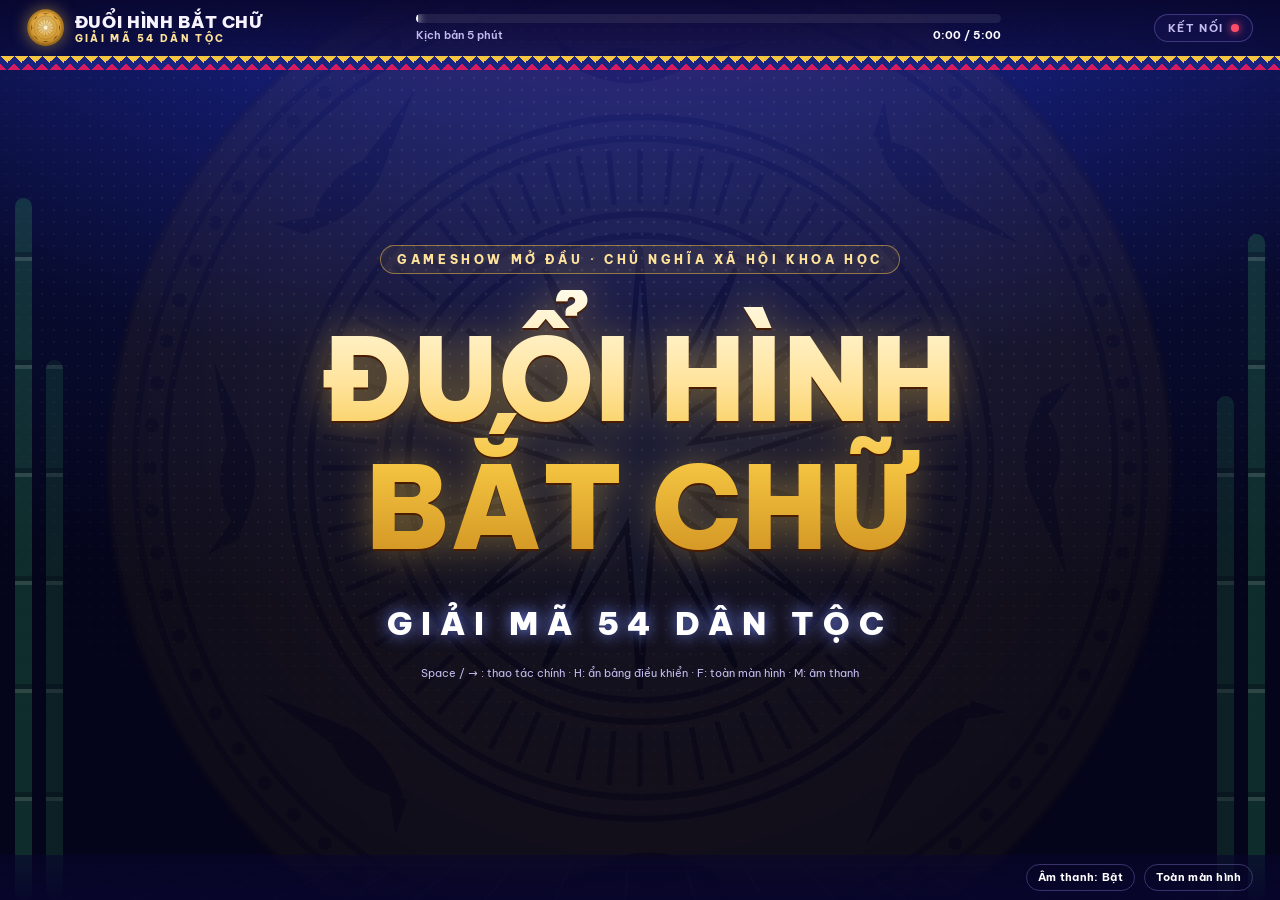
==== host.html @ 99d64452 "test" ====
<!doctype html>
<html lang="vi" class="host">
<head>
<meta charset="utf-8">
<meta name="viewport" content="width=device-width,initial-scale=1">
<title>MC · Đuổi Hình Bắt Chữ – Giải Mã 54 Dân Tộc</title>
<link rel="stylesheet" href="css/style.css">
</head>
<body class="host">
<div class="fx" aria-hidden="true">
  <div class="bg-drum" id="bgDrum"></div>
  <div class="beam b1"></div><div class="beam b2"></div><div class="beam b3"></div>
  <div class="led"></div><div class="floor"></div>
  <div class="bamboo l1"></div><div class="bamboo l2"></div><div class="bamboo r1"></div><div class="bamboo r2"></div>
</div>

<header class="topbar">
  <div class="brand">
    <div class="brand-drum" id="brandDrum"></div>
    <div><div class="brand-t">ĐUỔI HÌNH BẮT CHỮ</div><div class="brand-s">GIẢI MÃ 54 DÂN TỘC</div></div>
  </div>
  <div class="timeline" id="timeline">
    <div class="tl-track" id="tlTrack"><span class="tl-head" id="tlHead"></span></div>
    <div class="tl-meta"><span id="tlSeg">Kịch bản 5 phút</span><b id="showClock">0:00 / 5:00</b></div>
  </div>
  <div class="room-chip">KẾT NỐI<i class="conn" id="conn"></i></div>
</header>
<div class="brocade"></div>

<main class="screens">
  <section class="screen center on" id="scr-welcome" data-screen-label="MC – Bắt đầu">
    <div class="hero">
      <div class="hero-kicker">GAMESHOW MỞ ĐẦU · CHỦ NGHĨA XÃ HỘI KHOA HỌC</div>
      <h1 class="hero-title gold-text">ĐUỔI HÌNH<br>BẮT CHỮ</h1>
      <div class="hero-sub">GIẢI MÃ 54 DÂN TỘC</div>
      <div class="hero-actions" id="pinBox" hidden>
        <input id="pin" class="field" type="password" autocomplete="off" placeholder="Nhập PIN MC">
        <button class="btn primary xl" id="btnCreate">VÀO MÀN MC</button>
      </div>
      <p class="hint">Space / → : thao tác chính · H: ẩn bảng điều khiển · F: toàn màn hình · M: âm thanh</p>
    </div>
  </section>

  <section class="screen" id="scr-lobby" data-screen-label="MC – Phòng chờ">
    <div class="lobby">
      <div class="join-card">
        <div class="jc-label">QUÉT MÃ ĐỂ THAM GIA</div>
        <div class="qr-box"><img id="qr" alt="Mã QR tham gia"><div class="qr-demo" id="qrDemo" hidden>Chế độ demo offline<br>Mã QR xuất hiện khi chạy server</div></div>
        <div class="jc-url" id="joinUrl"></div>
      </div>
      <div class="lobby-right">
        <h2 class="lobby-title gold-text">ĐUỔI HÌNH BẮT CHỮ</h2>
        <div class="lobby-sub">GIẢI MÃ 54 DÂN TỘC</div>
        <div class="lobby-rules">10 câu đố hình · 42 giây mỗi câu · đúng càng nhanh, điểm càng cao · gõ có dấu hoặc không dấu đều được</div>
        <div class="lobby-count"><b id="playerCount">0</b><span>người chơi đã tham gia</span><span class="intro-left" id="introLeft"></span></div>
        <div class="chips" id="chips"></div>
      </div>
    </div>
  </section>

  <section class="screen center" id="scr-countdown" data-screen-label="MC – Đếm ngược">
    <div class="cd-wrap"><div class="cd-label">CHUẨN BỊ</div><div class="cd-num" id="cdNum">3</div></div>
  </section>

  <section class="screen" id="scr-question" data-screen-label="MC – Câu đố">
    <div class="q-grid" id="qScreen">
      <aside class="q-left">
        <div class="ring" id="ringWrap">
          <svg viewBox="0 0 120 120"><circle class="ring-bg" cx="60" cy="60" r="54"></circle><circle class="ring-fg" id="ring" cx="60" cy="60" r="54"></circle></svg>
          <div class="ring-num" id="ringNum">35</div><div class="ring-cap">GIÂY</div>
        </div>
        <div class="stat"><span>Đã trả lời</span><b id="answered">0/0</b></div>
        <div class="stat ok"><span>Đoán đúng</span><b id="correctCount">0</b></div>
        <div class="fastest"><span>NHANH NHẤT</span><b id="fastest">—</b></div>
      </aside>
      <div class="q-center">
        <div class="q-label" id="qLabel">CÂU 1 / 5</div>
        <div class="frame" id="frame"><img id="qImg" alt=""></div>
        <div class="pattern" id="pattern"></div>
        <div class="explain" id="explain"></div>
      </div>
      <aside class="panel">
        <div class="panel-h">BẢNG XẾP HẠNG TRỰC TIẾP</div>
        <div class="board mini" id="liveBoard"></div>
        <div class="empty-board" id="liveEmpty">Chưa có điểm</div>
      </aside>
    </div>
  </section>

  <section class="screen" id="scr-final" data-screen-label="MC – Bảng tổng sắp">
    <div class="final">
      <h2 class="sec-title gold-text">BẢNG XẾP HẠNG CHUNG CUỘC</h2>
      <div class="board-head"><span>#</span><span>Người chơi</span><span>Câu đúng</span><span>Tổng điểm</span><span>Thời gian đúng</span></div>
      <div class="board full" id="finalBoard"></div>
      <div class="more" id="finalMore"></div>
    </div>
  </section>

  <section class="screen" id="scr-top3" data-screen-label="MC – TOP 3">
    <div class="top3">
      <h2 class="sec-title gold-text">TOP 3 NHÀ GIẢI MÃ</h2>
      <div class="podium">
        <div class="pod p2" id="pod2"><div class="pod-medal">2</div><div class="pod-name">—</div><div class="pod-score"></div><div class="pod-col">BẠC</div></div>
        <div class="pod p1" id="pod1"><div class="pod-medal">1</div><div class="pod-name">—</div><div class="pod-score"></div><div class="pod-col">VÀNG</div></div>
        <div class="pod p3" id="pod3"><div class="pod-medal">3</div><div class="pod-name">—</div><div class="pod-score"></div><div class="pod-col">ĐỒNG</div></div>
      </div>
    </div>
  </section>

  <section class="screen finale" id="scr-finale" data-screen-label="MC – Thông điệp cuối">
    <div class="fin-glow"></div>
    <div class="fin-rays"></div>
    <div class="fin-photos" id="finPhotos"><div class="col"></div><div class="col"></div></div>
    <div class="fin-art"><div class="fin-ring" id="finRing"></div><div class="fin-drum" id="finDrum"></div></div>
    <div class="fin-lines"><div class="fin-l1 gold-text" id="finL1"></div><div class="fin-l2" id="finL2"></div></div>
    <div class="fin-count" id="finCount"></div>
    <div class="fin-title">
      <div class="fin-tdrum" id="finTDrum"></div>
      <div class="fin-kicker" id="finKicker"></div>
      <h1 class="gold-text" id="finT"></h1>
      <div class="brocade"></div>
    </div>
    <div class="fin-flash"></div>
  </section>
</main>

<footer class="controls" id="controls">
  <div class="ctl-main" id="ctlMain"></div>
  <div class="ctl-side">
    <span class="ctl-note" id="ctlNote"></span>
    <button class="btn ghost sm" id="btnSound">Âm thanh: Bật</button>
    <button class="btn ghost sm" id="btnFull">Toàn màn hình</button>
  </div>
</footer>
<div class="toast" id="toast"></div>
<div class="demo-badge">DEMO OFFLINE · NGƯỜI CHƠI ẢO</div>
<canvas class="confetti" id="confetti"></canvas>

<script src="js/game-core.js"></script>
<script src="js/sfx.js"></script>
<script src="js/fx.js"></script>
<script src="js/host.js"></script>
</body>
</html>
---- css/style.css ----
/* font tự host – chạy offline không cần Internet */
@font-face{font-family:'Be Vietnam Pro';font-style:normal;font-weight:400;font-display:swap;src:url(../fonts/be-vietnam-pro-vietnamese-400-normal.woff2) format('woff2');unicode-range:U+0102-0103,U+0110-0111,U+0128-0129,U+0168-0169,U+01A0-01A1,U+01AF-01B0,U+0300-0301,U+0303-0304,U+0308-0309,U+0323,U+0329,U+1EA0-1EF9,U+20AB}
@font-face{font-family:'Be Vietnam Pro';font-style:normal;font-weight:600;font-display:swap;src:url(../fonts/be-vietnam-pro-vietnamese-600-normal.woff2) format('woff2');unicode-range:U+0102-0103,U+0110-0111,U+0128-0129,U+0168-0169,U+01A0-01A1,U+01AF-01B0,U+0300-0301,U+0303-0304,U+0308-0309,U+0323,U+0329,U+1EA0-1EF9,U+20AB}
@font-face{font-family:'Be Vietnam Pro';font-style:normal;font-weight:700;font-display:swap;src:url(../fonts/be-vietnam-pro-vietnamese-700-normal.woff2) format('woff2');unicode-range:U+0102-0103,U+0110-0111,U+0128-0129,U+0168-0169,U+01A0-01A1,U+01AF-01B0,U+0300-0301,U+0303-0304,U+0308-0309,U+0323,U+0329,U+1EA0-1EF9,U+20AB}
@font-face{font-family:'Be Vietnam Pro';font-style:normal;font-weight:800;font-display:swap;src:url(../fonts/be-vietnam-pro-vietnamese-800-normal.woff2) format('woff2');unicode-range:U+0102-0103,U+0110-0111,U+0128-0129,U+0168-0169,U+01A0-01A1,U+01AF-01B0,U+0300-0301,U+0303-0304,U+0308-0309,U+0323,U+0329,U+1EA0-1EF9,U+20AB}
@font-face{font-family:'Be Vietnam Pro';font-style:normal;font-weight:900;font-display:swap;src:url(../fonts/be-vietnam-pro-vietnamese-900-normal.woff2) format('woff2');unicode-range:U+0102-0103,U+0110-0111,U+0128-0129,U+0168-0169,U+01A0-01A1,U+01AF-01B0,U+0300-0301,U+0303-0304,U+0308-0309,U+0323,U+0329,U+1EA0-1EF9,U+20AB}
@font-face{font-family:'Be Vietnam Pro';font-style:normal;font-weight:400;font-display:swap;src:url(../fonts/be-vietnam-pro-latin-400-normal.woff2) format('woff2');unicode-range:U+0000-00FF,U+0131,U+0152-0153,U+02BB-02BC,U+02C6,U+02DA,U+02DC,U+0304,U+0308,U+0329,U+2000-206F,U+20AC,U+2122,U+2191,U+2193,U+2212,U+2215,U+FEFF,U+FFFD}
@font-face{font-family:'Be Vietnam Pro';font-style:normal;font-weight:600;font-display:swap;src:url(../fonts/be-vietnam-pro-latin-600-normal.woff2) format('woff2');unicode-range:U+0000-00FF,U+0131,U+0152-0153,U+02BB-02BC,U+02C6,U+02DA,U+02DC,U+0304,U+0308,U+0329,U+2000-206F,U+20AC,U+2122,U+2191,U+2193,U+2212,U+2215,U+FEFF,U+FFFD}
@font-face{font-family:'Be Vietnam Pro';font-style:normal;font-weight:700;font-display:swap;src:url(../fonts/be-vietnam-pro-latin-700-normal.woff2) format('woff2');unicode-range:U+0000-00FF,U+0131,U+0152-0153,U+02BB-02BC,U+02C6,U+02DA,U+02DC,U+0304,U+0308,U+0329,U+2000-206F,U+20AC,U+2122,U+2191,U+2193,U+2212,U+2215,U+FEFF,U+FFFD}
@font-face{font-family:'Be Vietnam Pro';font-style:normal;font-weight:800;font-display:swap;src:url(../fonts/be-vietnam-pro-latin-800-normal.woff2) format('woff2');unicode-range:U+0000-00FF,U+0131,U+0152-0153,U+02BB-02BC,U+02C6,U+02DA,U+02DC,U+0304,U+0308,U+0329,U+2000-206F,U+20AC,U+2122,U+2191,U+2193,U+2212,U+2215,U+FEFF,U+FFFD}
@font-face{font-family:'Be Vietnam Pro';font-style:normal;font-weight:900;font-display:swap;src:url(../fonts/be-vietnam-pro-latin-900-normal.woff2) format('woff2');unicode-range:U+0000-00FF,U+0131,U+0152-0153,U+02BB-02BC,U+02C6,U+02DA,U+02DC,U+0304,U+0308,U+0329,U+2000-206F,U+20AC,U+2122,U+2191,U+2193,U+2212,U+2215,U+FEFF,U+FFFD}
:root{--blue:#2f5bff;--blue2:#6aa2ff;--purple:#7b3ff2;--purple2:#b58cff;--gold:#f5c542;--gold2:#ffe39a;--gold3:#c8871a;--red:#ff4d6a;--green:#2bd884;--ink:#f7f4ff;--muted:#c3bdf0;--glass:rgba(22,18,78,.66);--line:rgba(170,150,255,.3)}
*{box-sizing:border-box}
html,body{margin:0}
html.host{font-size:clamp(10px,min(1.04vw,1.75vh),30px)}
body{font-family:'Be Vietnam Pro',system-ui,-apple-system,'Segoe UI',Roboto,sans-serif;color:var(--ink);background:radial-gradient(120% 90% at 50% -20%,#3b1f9c 0%,#141c70 38%,#080b2e 70%,#04051a 100%) fixed;-webkit-font-smoothing:antialiased;overflow-x:hidden}
a{color:var(--gold2)}a:hover{color:#fff}
button{font:inherit;cursor:pointer}
[hidden]{display:none!important}

/* ===== sân khấu ===== */
.fx{position:fixed;inset:0;pointer-events:none;overflow:hidden;z-index:0}
.beam{position:absolute;top:-8vh;width:70vw;height:150vh;margin-left:-35vw;background:conic-gradient(from 180deg at 50% 0,transparent 0 171deg,var(--c) 180deg,transparent 189deg);transform-origin:50% 0;mix-blend-mode:screen;filter:blur(5px);animation:sweep var(--d) ease-in-out infinite alternate}
.beam.b1{left:14%;--c:rgba(110,140,255,.32);--d:8s}
.beam.b2{left:86%;--c:rgba(190,120,255,.3);--d:10s;animation-direction:alternate-reverse}
.beam.b3{left:50%;--c:rgba(255,214,120,.16);--d:13s}
@keyframes sweep{from{transform:rotate(-26deg)}to{transform:rotate(26deg)}}
.led{position:absolute;inset:0;background-image:radial-gradient(rgba(255,255,255,.09) 1px,transparent 1.7px);background-size:12px 12px;-webkit-mask-image:radial-gradient(80% 70% at 50% 30%,#000,transparent);mask-image:radial-gradient(80% 70% at 50% 30%,#000,transparent)}
.floor{position:absolute;left:-50%;right:-50%;bottom:-6vh;height:46vh;background-image:linear-gradient(rgba(150,115,255,.42) 2px,transparent 2px),linear-gradient(90deg,rgba(150,115,255,.42) 2px,transparent 2px);background-size:90px 90px;transform:perspective(500px) rotateX(64deg);transform-origin:50% 100%;-webkit-mask-image:linear-gradient(to top,#000,transparent 85%);mask-image:linear-gradient(to top,#000,transparent 85%);animation:floor 5s linear infinite}
@keyframes floor{to{background-position:0 90px,0 0}}
.bg-drum{position:absolute;left:50%;top:52%;width:120vmin;height:120vmin;margin:-60vmin 0 0 -60vmin;opacity:.07;animation:spin 140s linear infinite}
.fin-drum img,.fin-tdrum img,.bg-drum svg,.brand-drum svg,.p-drum svg,.fin-drum svg{width:100%;height:100%;display:block}
@keyframes spin{to{transform:rotate(360deg)}}
.bamboo{position:absolute;bottom:0;width:max(12px,1.3vw);border-radius:99px;background:repeating-linear-gradient(to top,#2c8a57 0 11vh,#8fe0a8 11vh 11.4vh,#1c5c39 11.4vh 12vh);opacity:.3}
.bamboo.l1{left:1.2vw;height:78vh}.bamboo.l2{left:3.6vw;height:60vh;opacity:.2}.bamboo.r1{right:1.2vw;height:74vh}.bamboo.r2{right:3.6vw;height:56vh;opacity:.2}
.brocade{position:relative;z-index:3;height:14px;flex:none;background:linear-gradient(135deg,var(--gold) 25%,transparent 25%) -7px 0/14px 14px,linear-gradient(225deg,var(--gold) 25%,transparent 25%) -7px 0/14px 14px,linear-gradient(315deg,#d81b60 25%,transparent 25%) 0 0/14px 14px,linear-gradient(45deg,#d81b60 25%,transparent 25%) 0 0/14px 14px,#1a237e}
/* padding: background-clip:text chỉ tô trong hộp phần tử – chừa chỗ cho dấu chồng (Ấ, Ể, Ủ) và dấu nặng */
.gold-text{padding:.22em .08em .14em;background:linear-gradient(180deg,#fffbe8 0%,#ffe39a 32%,#f5c542 58%,#c8871a 100%);-webkit-background-clip:text;background-clip:text;color:transparent;filter:drop-shadow(0 .22rem 0 #4a1d00) drop-shadow(0 0 1.4rem rgba(245,197,66,.42))}

/* ===== nút / ô nhập ===== */
.btn{border:0;border-radius:999px;padding:.8em 1.6em;font-weight:800;letter-spacing:.03em;color:#fff;background:rgba(255,255,255,.12);border:1px solid var(--line);transition:transform .15s,filter .15s,background .2s}
.btn:hover{filter:brightness(1.15)}.btn:active{transform:scale(.96)}
.btn:disabled{opacity:.45;cursor:not-allowed}
.btn.primary{background:linear-gradient(180deg,#ffe58f,#f5c542 45%,#d4911f);color:#2a1400;border-color:#ffe9a8;box-shadow:0 .3em 0 #8a5300,0 0 1.6em rgba(245,197,66,.45)}
.btn.primary:active{transform:translateY(.2em);box-shadow:0 .1em 0 #8a5300}
.btn.danger{background:rgba(255,77,106,.18);border-color:rgba(255,77,106,.6)}
.btn.ghost{background:transparent}
.btn.sm{padding:.5em 1em;font-size:.8rem;font-weight:700}
.btn.xl{font-size:1.5rem;padding:.8em 2.2em}
.btn.block{width:100%}
.field,.card input{width:100%;font:inherit;font-weight:700;color:#fff;background:rgba(5,6,30,.55);border:2px solid var(--line);border-radius:.8em;padding:.8em 1em;outline:none;transition:border-color .2s,box-shadow .2s}
.field:focus,.card input:focus{border-color:var(--gold);box-shadow:0 0 0 4px rgba(245,197,66,.2)}
.field::placeholder,.card input::placeholder{color:rgba(255,255,255,.4)}

/* ===== MC ===== */
body.host{height:100vh;overflow:hidden;display:flex;flex-direction:column}
.topbar{position:relative;z-index:3;display:grid;grid-template-columns:auto minmax(0,1fr) auto;align-items:center;gap:2rem;padding:.7rem 2rem;background:linear-gradient(180deg,rgba(8,6,44,.9),rgba(8,6,44,.5))}
.brand{display:flex;align-items:center;gap:.8rem}
.brand-drum{width:2.8rem;height:2.8rem;animation:spin 30s linear infinite;filter:drop-shadow(0 0 .6rem rgba(245,197,66,.5))}
.brand-t{font-weight:900;font-size:1.25rem;letter-spacing:.04em}
.brand-s{font-size:.75rem;color:var(--gold2);font-weight:800;letter-spacing:.24em}
.timeline{display:flex;flex-direction:column;gap:.35rem;max-width:44rem;width:100%;justify-self:center}
.tl-track{position:relative;display:flex;height:.7rem;border-radius:99px;overflow:hidden;background:rgba(255,255,255,.08)}
.tl-track i{height:100%;border-right:2px solid rgba(8,6,44,.9)}
.tl-track i:nth-child(1){background:#4b6bff}.tl-track i:nth-child(2){background:#8a4dff}.tl-track i:nth-child(3){background:#f5c542}.tl-track i:nth-child(4){background:#ff6b8a}
.tl-head{position:absolute;top:-2px;bottom:-2px;width:4px;margin-left:-2px;background:#fff;box-shadow:0 0 8px #fff;border-radius:2px;left:0}
.tl-meta{display:flex;justify-content:space-between;font-size:.8rem;color:var(--muted);font-weight:600}
.tl-meta b{color:#fff;font-variant-numeric:tabular-nums}
.timeline.over .tl-meta b{color:var(--red)}
.room-chip{display:flex;align-items:center;gap:.6rem;padding:.45rem 1rem;border-radius:99px;background:var(--glass);border:1px solid var(--line);font-size:.8rem;font-weight:700;letter-spacing:.12em;color:var(--muted)}
.room-chip b{font-size:1.3rem;color:var(--gold2);letter-spacing:.12em;font-variant-numeric:tabular-nums}
.conn{width:.6rem;height:.6rem;border-radius:50%;background:var(--red);box-shadow:0 0 8px var(--red)}
.conn.on{background:var(--green);box-shadow:0 0 8px var(--green)}
.screens{position:relative;z-index:2;flex:1;min-height:0}
.screen{position:absolute;inset:0;display:none;padding:2rem 4rem}
.screen.on{display:flex;animation:screenIn .6s cubic-bezier(.2,.9,.3,1.15)}
.screen.center{align-items:center;justify-content:center;text-align:center}
@keyframes screenIn{from{opacity:0;transform:scale(.96)}to{opacity:1;transform:none}}

.hero{display:flex;flex-direction:column;align-items:center;gap:1.2rem}
.hero-kicker{font-weight:800;letter-spacing:.3em;font-size:.9rem;color:var(--gold2);padding:.45rem 1.2rem;border:1px solid rgba(245,197,66,.5);border-radius:99px;background:rgba(245,197,66,.08)}
.hero-title{margin:0;font-size:8.6rem;line-height:1.12;font-weight:900;letter-spacing:.01em;animation:float 4s ease-in-out infinite}
.hero-sub{font-size:2.4rem;font-weight:900;letter-spacing:.28em;color:#fff;text-shadow:0 0 1.2rem rgba(120,140,255,.9)}
.hero-actions{display:flex;gap:1rem;align-items:center;margin-top:1.5rem}
.hero-actions .field{width:18rem;font-size:1rem}
.hint{color:var(--muted);font-size:.85rem;margin:.5rem 0 0}
@keyframes float{50%{transform:translateY(-.6rem)}}

.lobby{display:grid;grid-template-columns:24rem minmax(0,1fr);gap:3rem;width:100%;align-items:center}
.join-card{background:linear-gradient(180deg,rgba(255,255,255,.14),rgba(255,255,255,.05));border:1px solid var(--line);border-radius:1.6rem;padding:1.6rem;display:flex;flex-direction:column;align-items:center;gap:.8rem;box-shadow:0 0 3rem rgba(80,60,255,.35)}
.jc-label{font-size:.8rem;font-weight:800;letter-spacing:.24em;color:var(--gold2)}
.qr-box{width:100%;aspect-ratio:1;background:#fff;border-radius:1rem;padding:.8rem;display:grid;place-items:center;position:relative}
.qr-box img{width:100%;height:100%;display:block}
.qr-demo{color:#20195a;font-weight:700;text-align:center;font-size:.95rem;line-height:1.5}
.jc-url{font-size:1.05rem;font-weight:700;word-break:break-all;text-align:center;color:#fff}
.jc-code{font-size:4.2rem;font-weight:900;letter-spacing:.08em;line-height:1;color:#fff;text-shadow:0 0 1.5rem rgba(245,197,66,.6);font-variant-numeric:tabular-nums}
.lobby-right{display:flex;flex-direction:column;gap:1rem;min-width:0;height:100%;justify-content:center}
.lobby-title{margin:0;font-size:4.6rem;font-weight:900;line-height:1.15}
.lobby-sub{font-size:1.4rem;font-weight:800;letter-spacing:.2em;color:#fff}
.lobby-rules{font-size:1.05rem;color:var(--muted);font-weight:600}
.lobby-count{display:flex;align-items:baseline;gap:.8rem;margin-top:.6rem;flex-wrap:wrap}
.lobby-count b{font-size:3.4rem;font-weight:900;color:var(--gold2);line-height:1;font-variant-numeric:tabular-nums}
.lobby-count span{font-size:1.2rem;font-weight:700}
.intro-left{margin-left:auto;padding:.4rem 1rem;border-radius:99px;background:rgba(255,255,255,.1);font-variant-numeric:tabular-nums}
.intro-left.due{background:var(--gold);color:#2a1400;animation:pulse 1s infinite}
.chips{display:flex;flex-wrap:wrap;gap:.6rem;align-content:flex-start;max-height:46vh;overflow:hidden}
.chip{padding:.5rem 1rem;border-radius:99px;background:linear-gradient(180deg,rgba(130,100,255,.5),rgba(70,50,200,.5));border:1px solid rgba(190,170,255,.5);font-weight:700;font-size:1.05rem;animation:chipIn .5s cubic-bezier(.2,1.6,.4,1)}
.chip.off{opacity:.4}
@keyframes chipIn{from{transform:scale(0) rotate(-8deg);opacity:0}}
@keyframes pulse{50%{transform:scale(1.06)}}

.cd-wrap{display:flex;flex-direction:column;align-items:center}
.cd-label{font-size:2rem;font-weight:800;letter-spacing:.3em;color:var(--gold2)}
.cd-num{font-size:18rem;font-weight:900;line-height:1;color:#fff;text-shadow:0 0 4rem rgba(120,140,255,.9),0 0 1rem #fff}
.cd-num.pop{animation:pop .9s cubic-bezier(.2,1.5,.4,1)}
@keyframes pop{from{transform:scale(2.2);opacity:0}}

.q-grid{display:grid;grid-template-columns:17rem minmax(0,1fr) 21rem;gap:2.4rem;width:100%;align-items:center}
.q-left{display:flex;flex-direction:column;gap:1rem;align-items:stretch}
.ring{position:relative;width:15rem;height:15rem;align-self:center}
.ring svg{width:100%;height:100%;transform:rotate(-90deg);filter:drop-shadow(0 0 1rem rgba(245,197,66,.45))}
.ring-bg{fill:rgba(10,8,50,.65);stroke:rgba(255,255,255,.12);stroke-width:9}
.ring-fg{fill:none;stroke:var(--gold);stroke-width:9;stroke-linecap:round;stroke-dasharray:339.3;stroke-dashoffset:0;transition:stroke .3s}
.ring.warn .ring-fg{stroke:var(--red)}
.ring-num{position:absolute;inset:0;display:grid;place-items:center;font-size:5.2rem;font-weight:900;font-variant-numeric:tabular-nums;padding-bottom:1.2rem}
.ring-cap{position:absolute;left:0;right:0;bottom:3.4rem;text-align:center;font-size:.85rem;letter-spacing:.3em;font-weight:800;color:var(--muted)}
.ring.warn .ring-num{color:var(--red);animation:pulse .5s infinite}
.stat{display:flex;justify-content:space-between;align-items:center;padding:.8rem 1.1rem;border-radius:1rem;background:var(--glass);border:1px solid var(--line);font-weight:700}
.stat b{font-size:1.8rem;font-variant-numeric:tabular-nums}
.stat.ok b{color:var(--green)}
.fastest{display:none;flex-direction:column;gap:.2rem;padding:.8rem 1.1rem;border-radius:1rem;background:linear-gradient(180deg,rgba(245,197,66,.3),rgba(245,197,66,.1));border:1px solid rgba(245,197,66,.6)}
.fastest span{font-size:.8rem;font-weight:800;letter-spacing:.2em;color:var(--gold2)}
.fastest b{font-size:1.3rem;overflow-wrap:anywhere}
.revealed .fastest{display:flex}
.q-center{display:flex;flex-direction:column;align-items:center;gap:1.2rem;min-width:0}
.q-label{font-weight:900;letter-spacing:.3em;font-size:1.3rem;padding:.4rem 1.4rem;border-radius:99px;background:linear-gradient(90deg,var(--blue),var(--purple));box-shadow:0 0 1.5rem rgba(123,63,242,.6)}
.frame{position:relative;padding:.7rem;border-radius:1.6rem;background:linear-gradient(160deg,#fff0b8,#f5c542 40%,#b57412);box-shadow:0 0 0 .3rem #2a1a7a,0 0 3rem rgba(245,197,66,.45),0 1.6rem 3rem rgba(0,0,0,.5);max-width:100%}
.frame::after{content:'';position:absolute;inset:-.7rem;border-radius:2.2rem;border:.35rem dotted #fff3b0;animation:bulbs .9s steps(2) infinite;pointer-events:none}
@keyframes bulbs{50%{border-color:#ffb84d;opacity:.7}}
.frame img{display:block;width:100%;max-height:52vh;aspect-ratio:8/5;object-fit:contain;border-radius:1rem;background:#fff6e3;transition:max-height .6s}
.frame.enter{animation:frameIn .9s cubic-bezier(.2,1.3,.4,1)}
@keyframes frameIn{from{transform:perspective(900px) rotateY(-70deg) scale(.6);opacity:0}}
.revealed .frame img{max-height:38vh}
.pattern{display:flex;gap:1.6rem;flex-wrap:wrap;justify-content:center}
.pattern .w{display:flex;gap:.4rem}
.pattern .l{width:3.6rem;height:4.2rem;border-radius:.6rem;display:grid;place-items:center;font-size:2.4rem;font-weight:900;background:linear-gradient(180deg,#2a2a9a,#151563);border:2px solid rgba(160,170,255,.6);box-shadow:inset 0 -.3rem 0 rgba(0,0,0,.35);transform-style:preserve-3d}
.pattern .l.on{background:linear-gradient(180deg,#fff3c0,#f5c542);color:#2a1400;border-color:#fff;animation:flip .6s both}
@keyframes flip{from{transform:perspective(400px) rotateX(90deg)}to{transform:none}}
.explain{font-size:1.25rem;line-height:1.5;text-align:center;max-width:44rem;color:#fff;font-weight:600;text-wrap:pretty;min-height:0}
.explain:empty{display:none}
.panel{background:var(--glass);border:1px solid var(--line);border-radius:1.4rem;padding:1rem;backdrop-filter:blur(6px)}
.panel-h{font-size:.8rem;font-weight:800;letter-spacing:.2em;color:var(--gold2);margin:0 0 .8rem .3rem}

.board{position:relative;flex:none;--rh:3rem;--gap:.45rem;height:calc(var(--n,0)*(var(--rh) + var(--gap)))}
.board .row{position:absolute;left:0;right:0;top:0;height:var(--rh);display:grid;align-items:center;gap:.8rem;padding:0 .9rem;border-radius:.8rem;background:rgba(255,255,255,.07);border:1px solid rgba(255,255,255,.1);transform:translateY(calc(var(--i)*(var(--rh) + var(--gap))));transition:transform .7s cubic-bezier(.3,1.3,.5,1);font-weight:700}
.board.mini .row{grid-template-columns:2.1rem minmax(0,1fr) auto}
.board .nm{white-space:nowrap;overflow:hidden;text-overflow:ellipsis}
.board .sc{font-variant-numeric:tabular-nums;font-weight:900;color:var(--gold2)}
.board .row.off .nm{opacity:.5}
.rk{width:2.1rem;height:2.1rem;border-radius:50%;display:grid;place-items:center;font-weight:900;font-size:.95rem;background:rgba(255,255,255,.14)}
.row.r1 .rk{background:linear-gradient(#fff3b0,#f5c542 50%,#b9780f);color:#3a2000}
.row.r2 .rk{background:linear-gradient(#fff,#cdd5e4 50%,#8a94a8);color:#1d2333}
.row.r3 .rk{background:linear-gradient(#ffd6ae,#d98a4a 50%,#8f4f1c);color:#2a1200}
.row.flash{animation:rowFlash 1s}
@keyframes rowFlash{0%{background:rgba(43,216,132,.6)}100%{background:rgba(255,255,255,.07)}}
.board.full{--rh:min(3.4rem,5.4vh);--gap:min(.45rem,.8vh);font-size:1.25rem}
.board.full .row,.board-head{grid-template-columns:3rem minmax(0,1fr) 9rem 11rem 12rem}
.board-head{display:grid;gap:.8rem;padding:0 .9rem;font-size:.8rem;font-weight:800;letter-spacing:.16em;color:var(--muted);text-transform:uppercase}
.board.full .ok,.board.full .tm,.board-head span:nth-child(n+3){text-align:right}
.board.full .sc{text-align:right}
.board.full .rk{width:2.4rem;height:2.4rem}
.empty-board{color:var(--muted);text-align:center;padding:1rem;font-weight:600}
.final{width:min(62rem,100%);margin:0 auto;display:flex;flex-direction:column;gap:1rem}
.sec-title{margin:0 0 .6rem;text-align:center;font-size:min(3.6rem,6.5vh);font-weight:900}
.more{color:var(--muted);text-align:center;font-weight:600}

.top3{width:100%;display:flex;flex-direction:column;align-items:center;justify-content:flex-end;gap:2rem}
.podium{display:grid;grid-template-columns:repeat(3,minmax(0,1fr));align-items:end;gap:2rem;width:min(74rem,100%)}
.pod{display:flex;flex-direction:column;align-items:center;gap:.7rem;opacity:0;transform:translateY(5rem) scale(.85);transition:opacity .8s,transform 1s cubic-bezier(.2,1.4,.4,1)}
.pod.show{opacity:1;transform:none}
.pod-medal{width:6rem;height:6rem;border-radius:50%;display:grid;place-items:center;font-size:2.8rem;font-weight:900;border:.3rem solid rgba(255,255,255,.7)}
.p1 .pod-medal{width:8rem;height:8rem;font-size:3.6rem;background:radial-gradient(circle at 35% 30%,#fffbe0,#f5c542 45%,#a86a0b);color:#3a2000;box-shadow:0 0 4rem rgba(245,197,66,.9)}
.p2 .pod-medal{background:radial-gradient(circle at 35% 30%,#fff,#cfd6e6 45%,#7f899e);color:#1d2333;box-shadow:0 0 2.5rem rgba(220,230,255,.7)}
.p3 .pod-medal{background:radial-gradient(circle at 35% 30%,#ffe1c2,#d98a4a 45%,#7d4316);color:#2a1200;box-shadow:0 0 2.5rem rgba(217,138,74,.7)}
.pod-name{font-size:2.2rem;font-weight:900;text-align:center;line-height:1.3;overflow-wrap:anywhere}
.p1 .pod-name{font-size:3rem;color:var(--gold2);text-shadow:0 0 1.5rem rgba(245,197,66,.8)}
.pod-score{font-size:1.1rem;font-weight:700;color:var(--muted);text-align:center;font-variant-numeric:tabular-nums}
.pod-col{width:100%;border-radius:1.2rem 1.2rem 0 0;display:flex;justify-content:center;padding-top:1.2rem;font-weight:900;font-size:1.4rem;letter-spacing:.4em;box-shadow:inset 0 .4rem 0 rgba(255,255,255,.5)}
.p1 .pod-col{height:30vh;background:linear-gradient(#ffe7a0,#f5c542 30%,#a86a0b);color:#3a2000}
.p2 .pod-col{height:21vh;background:linear-gradient(#ffffff,#c9d1e0 30%,#6d778c);color:#1d2333}
.p3 .pod-col{height:15vh;background:linear-gradient(#ffd6ae,#d98a4a 30%,#7d4316);color:#2a1200}
.pod.p1.show{animation:winner 2.2s ease-in-out .9s infinite}
@keyframes winner{50%{filter:drop-shadow(0 0 2.5rem rgba(245,197,66,.9))}}

/* ===== thông điệp cuối ===== */
.finale{position:fixed!important;inset:0;z-index:20;background:#000;padding:0!important;align-items:center;justify-content:center;overflow:hidden}
.finale>*{position:absolute;opacity:0;transition:opacity 1.2s,transform 1.4s cubic-bezier(.2,1,.3,1)}
.fin-rays{inset:-60%;background:repeating-conic-gradient(from 0deg,transparent 0 7deg,rgba(255,214,120,.2) 7deg 10deg);animation:spin 50s linear infinite}
.fin-glow{inset:0;background:radial-gradient(circle at 50% 45%,rgba(123,63,242,.75),rgba(47,91,255,.35) 35%,transparent 65%)}
.fin-flash{inset:0;background:#fff}
.finale.s-burst .fin-flash{animation:flashOut 1.4s forwards}
@keyframes flashOut{0%{opacity:1}100%{opacity:0}}
.finale.s-burst .fin-rays,.finale.s-burst .fin-glow{opacity:1}
.fin-count{font-size:34vh;font-weight:900;color:#fff;text-shadow:0 0 8vh rgba(255,255,255,.7)}
.finale.s-count .fin-count{opacity:1;transition:none}
.fin-count.pop{animation:pop .9s cubic-bezier(.2,1.5,.4,1)}
.fin-art{width:64vh;height:64vh;transform:scale(.2) rotate(-120deg)}
.finale.s-burst .fin-art{opacity:1;transform:none}
.finale.s-l1 .fin-art{transform:translateY(-15vh) scale(.6)}
.fin-ring{position:absolute;inset:0}
.fin-ring i{position:absolute;left:50%;top:50%;width:2.4vh;height:4.4vh;margin:-2.2vh 0 0 -1.2vh;border-radius:.6vh;background:var(--c);box-shadow:0 0 1.4vh var(--c);transform:rotate(var(--a)) translateY(-31vh) scale(0);transition:transform .6s cubic-bezier(.2,1.6,.4,1) var(--d)}
.finale.s-burst .fin-ring i{transform:rotate(var(--a)) translateY(-31vh)}
.fin-drum{position:absolute;inset:9%;animation:spin 60s linear infinite;filter:drop-shadow(0 0 5vh rgba(245,197,66,.65))}
.fin-photos{left:3vw;right:3vw;top:50%;transform:translateY(-50%);display:flex;justify-content:space-between;pointer-events:none}
.fin-photos .col{display:flex;flex-direction:column;gap:2vh}
.fin-photos img{width:22vh;height:16vh;object-fit:cover;border-radius:1.4vh;border:.4vh solid var(--gold);box-shadow:0 0 3vh rgba(245,197,66,.5)}
.finale.s-burst .fin-photos{opacity:1}
.finale.s-l1 .fin-photos{opacity:.55}
.fin-lines{left:5vw;right:5vw;bottom:13vh;text-align:center;display:flex;flex-direction:column;align-items:center;gap:2.4vh}
.finale.s-l1 .fin-lines{opacity:1}
.fin-l1{font-size:9vh;font-weight:900;line-height:1.2;transform:scale(.7);opacity:0;transition:all 1s cubic-bezier(.2,1.5,.4,1)}
.finale.s-l1 .fin-l1{transform:none;opacity:1}
.fin-l2{font-size:3.8vh;font-weight:800;letter-spacing:.05em;color:#fff;text-shadow:0 0 2vh rgba(120,140,255,.9);opacity:0;transform:translateY(3vh);transition:all 1s;text-wrap:balance}
.finale.s-l2 .fin-l2{opacity:1;transform:none}
.fin-title{inset:0;display:flex;flex-direction:column;align-items:center;justify-content:center;gap:3vh;padding:0 9vw;text-align:center;background:radial-gradient(90% 70% at 50% 40%,#2a1a8a,#0b0f3f 60%,#04051a)}
.fin-kicker{font-size:2.6vh;font-weight:800;letter-spacing:.4em;color:var(--gold2)}
.fin-title h1{margin:0;font-size:7vh;line-height:1.25;font-weight:900;text-wrap:balance;max-width:24ch}
.fin-title .brocade{width:40vw;height:2vh;border-radius:1vh}
.fin-title .fin-tdrum{width:16vh;height:16vh;animation:spin 40s linear infinite}
.finale.s-title .fin-title{opacity:1}
.finale.s-title .fin-title h1{animation:titleIn 1.6s cubic-bezier(.2,1,.3,1)}
@keyframes titleIn{from{letter-spacing:.3em;opacity:0;filter:blur(1vh)}}

.in-finale .topbar,.in-finale>.brocade{visibility:hidden}
.controls{position:relative;z-index:30;display:flex;align-items:center;justify-content:space-between;gap:1rem;padding:.7rem 2rem;background:linear-gradient(0deg,rgba(8,6,44,.95),rgba(8,6,44,.6));transition:opacity .3s,transform .3s}
.controls.dim{opacity:.1}.controls.dim:hover{opacity:1}
.controls.hide{transform:translateY(100%);opacity:0;position:fixed;left:0;right:0;bottom:0}
.ctl-main,.ctl-side{display:flex;gap:.7rem;align-items:center;flex-wrap:wrap}
.ctl-main .btn{font-size:1rem}
.ctl-note{font-size:.8rem;color:var(--muted);font-weight:600;font-variant-numeric:tabular-nums}
.toast{position:fixed;left:50%;bottom:6rem;transform:translate(-50%,2rem);opacity:0;z-index:50;padding:.8rem 1.4rem;border-radius:99px;background:#1b1460;border:1px solid var(--gold);font-weight:700;transition:all .3s;pointer-events:none}
.toast.on{opacity:1;transform:translate(-50%,0)}
.confetti{position:fixed;inset:0;width:100%;height:100%;pointer-events:none;z-index:40}
.demo-badge{display:none;position:fixed;right:1rem;bottom:4.6rem;z-index:31;padding:.35rem .8rem;border-radius:99px;background:#ff4d6a;color:#fff;font-size:.7rem;font-weight:800;letter-spacing:.1em}
.is-demo .demo-badge{display:block}

/* ===== người chơi (điện thoại) ===== */
body.player{min-height:100vh;min-height:100svh}
.p-main{position:relative;z-index:2;max-width:30rem;margin:0 auto;padding:1rem 1rem 2.5rem}
.p-scr{display:none;flex-direction:column;gap:1rem}
.p-scr.on{display:flex;animation:screenIn .5s cubic-bezier(.2,.9,.3,1.15)}
.p-logo{display:flex;flex-direction:column;align-items:center;text-align:center;gap:.4rem;padding:1.2rem 0 .4rem}
.p-drum{width:5.5rem;height:5.5rem;animation:spin 30s linear infinite;filter:drop-shadow(0 0 1rem rgba(245,197,66,.6))}
.p-logo h1{margin:.4rem 0 0;font-size:2.9rem;line-height:1.12;font-weight:900}
.p-sub{font-weight:900;letter-spacing:.26em;font-size:.9rem}
.card{background:linear-gradient(180deg,rgba(255,255,255,.13),rgba(255,255,255,.05));border:1px solid var(--line);border-radius:1.4rem;padding:1.2rem;display:flex;flex-direction:column;gap:.9rem;backdrop-filter:blur(6px)}
.card label{display:flex;flex-direction:column;gap:.4rem;font-size:.8rem;font-weight:800;letter-spacing:.14em;color:var(--gold2);text-transform:uppercase}
.card input{font-size:1.15rem;min-height:3.2rem}
.card .btn{min-height:3.4rem;font-size:1.1rem}
.err{color:#ffb3c0;font-weight:700;min-height:1.2em;text-align:center}
.center-col{text-align:center;align-items:center}
.big-hello{font-size:1.8rem;font-weight:900;color:var(--gold2);overflow-wrap:anywhere}
.dots::after{content:'';animation:dots 1.4s steps(4) infinite}
@keyframes dots{0%{content:''}25%{content:'.'}50%{content:'..'}75%{content:'...'}}
.rules{margin:0;padding-left:1.1rem;text-align:left;display:flex;flex-direction:column;gap:.4rem;color:var(--muted);font-weight:600;font-size:.95rem;line-height:1.4}
.pp-head{display:flex;align-items:center;justify-content:space-between;gap:.6rem}
.pp-label{font-weight:900;letter-spacing:.2em;font-size:.85rem;padding:.35rem .8rem;border-radius:99px;background:linear-gradient(90deg,var(--blue),var(--purple))}
.pp-score{font-weight:700;font-size:.9rem;color:var(--muted)}
.pp-score b{color:var(--gold2);font-size:1.2rem;font-variant-numeric:tabular-nums}
.mini-ring{position:relative;width:3.6rem;height:3.6rem}
.mini-ring svg{width:100%;height:100%;transform:rotate(-90deg)}
.mini-ring b{position:absolute;inset:0;display:grid;place-items:center;font-size:1.25rem;font-weight:900;font-variant-numeric:tabular-nums}
.mini-ring.warn b{color:var(--red)}
.mini-ring.warn .ring-fg{stroke:var(--red)}
.frame.sm{padding:.4rem;border-radius:1.1rem}
.frame.sm::after{display:none}
.frame.sm img{border-radius:.8rem;max-height:none}
.pattern.sm{gap:.9rem}
.pattern.sm .l{width:2rem;height:2.4rem;font-size:1.3rem;border-radius:.4rem}
.ans{display:flex;gap:.5rem}
.ans input{flex:1;min-width:0;font:inherit;font-size:1.2rem;font-weight:800;color:#fff;background:rgba(5,6,30,.6);border:2px solid var(--line);border-radius:1rem;padding:.8rem 1rem;outline:none;min-height:3.4rem;text-transform:uppercase}
.ans input:focus{border-color:var(--gold)}
.ans input:disabled{opacity:.5}
.ans .btn{min-height:3.4rem;padding:0 1.3rem}
.ans.shake{animation:shake .45s}
@keyframes shake{20%,60%{transform:translateX(-8px)}40%,80%{transform:translateX(8px)}}
.tries{display:flex;gap:.4rem;justify-content:center;align-items:center;color:var(--muted);font-size:.85rem;font-weight:700}
.tries i{width:.8rem;height:.8rem;border-radius:50%;background:var(--gold)}
.tries i.used{background:rgba(255,255,255,.18)}
.fb{min-height:3.2rem;border-radius:1rem;padding:.8rem 1rem;text-align:center;font-weight:800;font-size:1.05rem;display:none}
.fb.on{display:block;animation:screenIn .35s}
.fb.ok{background:rgba(43,216,132,.2);border:1px solid var(--green);color:#b9ffd9;font-size:1.3rem}
.fb.bad{background:rgba(255,77,106,.18);border:1px solid var(--red);color:#ffc7d1}
.fb.warn{background:rgba(245,197,66,.15);border:1px solid var(--gold);color:var(--gold2)}
.reveal-card{display:none;flex-direction:column;align-items:center;gap:.3rem;text-align:center;padding:1rem;border-radius:1.2rem;background:linear-gradient(180deg,rgba(245,197,66,.3),rgba(245,197,66,.08));border:1px solid var(--gold)}
.reveal-card.on{display:flex;animation:pop .6s cubic-bezier(.2,1.5,.4,1)}
.reveal-card small{font-weight:800;letter-spacing:.2em;color:var(--gold2);font-size:.75rem}
.reveal-card b{font-size:2rem;font-weight:900}
.reveal-card div{font-weight:700;color:#fff}
.score-big{font-size:3.4rem;font-weight:900;color:var(--gold2);line-height:1;font-variant-numeric:tabular-nums}
.rank-box{display:flex;flex-direction:column;align-items:center;gap:.4rem;padding:1.2rem;border-radius:1.2rem;background:rgba(255,255,255,.08)}
.rank-box .rk-n{font-size:4rem;font-weight:900;line-height:1}
.rank-box.g1{background:linear-gradient(180deg,#fff0b0,#f5c542 50%,#b9780f);color:#3a2000}
.rank-box.g2{background:linear-gradient(180deg,#fff,#cdd5e4 50%,#8a94a8);color:#1d2333}
.rank-box.g3{background:linear-gradient(180deg,#ffd6ae,#d98a4a 50%,#8f4f1c);color:#2a1200}
.p-finale-l1{font-size:2.3rem;font-weight:900;line-height:1.25;text-align:center}
.p-finale-l2{font-size:1.1rem;font-weight:800;text-align:center;line-height:1.4}
.p-finale-t{font-size:1.25rem;font-weight:900;text-align:center;line-height:1.35;color:#fff;padding-top:.8rem;border-top:1px solid var(--line)}
.conn-bar{position:fixed;left:0;right:0;top:0;z-index:60;padding:.5rem;text-align:center;font-weight:800;font-size:.85rem;background:#ff4d6a;color:#fff;transform:translateY(-100%);transition:transform .3s}
.conn-bar.on{transform:none}

@media (max-aspect-ratio:4/3){html.host{font-size:clamp(10px,1.5vw,24px)}.q-grid{grid-template-columns:1fr;overflow:auto}.lobby{grid-template-columns:1fr}}
@media (prefers-reduced-motion:reduce){*{animation-duration:.01s!important;transition-duration:.01s!important}}

/* ===== chế độ sân khấu (san-khau.html): MC bấm Đúng/Sai ===== */
.stage .frame.shake{animation:shake .45s}
.stage .welcome-info{font-size:1.2rem;font-weight:700;color:#fff}
.verdict{position:absolute;left:50%;top:50%;z-index:2;padding:.25em .9em .3em;border-radius:1rem;font-size:5rem;font-weight:900;letter-spacing:.04em;line-height:1.25;white-space:nowrap;color:#fff;opacity:0;transform:translate(-50%,-50%) scale(.4) rotate(-6deg);pointer-events:none;transition:opacity .25s,transform .45s cubic-bezier(.2,1.5,.4,1)}
.verdict.on{opacity:1;transform:translate(-50%,-50%) rotate(-4deg)}
.verdict.ok{background:linear-gradient(180deg,#3cf09a,#14a862);box-shadow:0 0 0 .35rem #fff,0 0 3rem rgba(43,216,132,.9)}
.verdict.bad{background:linear-gradient(180deg,#ff7a90,#d62346);box-shadow:0 0 0 .35rem #fff,0 0 3rem rgba(255,77,106,.9)}
.verdict.info{background:linear-gradient(90deg,var(--blue),var(--purple));box-shadow:0 0 0 .35rem #fff,0 0 3rem rgba(123,63,242,.9)}
.stage .revealed .q-label{visibility:hidden}
.revealed .verdict.on{top:-.4rem;font-size:2.4rem;transform:translate(-50%,-50%) rotate(-3deg)}
.stat.bad b{color:var(--red)}
.prog{list-style:none;margin:0;padding:0;display:flex;flex-direction:column;gap:.5rem}
.prog li{display:grid;grid-template-columns:2.1rem minmax(0,1fr) 1.6rem;align-items:center;gap:.8rem;padding:.55rem .9rem;border-radius:.8rem;background:rgba(255,255,255,.07);border:1px solid rgba(255,255,255,.1);font-weight:700;color:var(--muted)}
.prog .n{width:2.1rem;height:2.1rem;border-radius:50%;display:grid;place-items:center;font-weight:900;background:rgba(255,255,255,.14);color:#fff}
.prog .t{white-space:nowrap;overflow:hidden;text-overflow:ellipsis;line-height:1.4}
.prog .s{font-size:1.4rem;font-weight:900;text-align:center}
.prog li.cur{border-color:var(--gold);background:rgba(245,197,66,.14);color:#fff}
.prog li.ok{color:#fff}.prog li.ok .n{background:var(--green);color:#04210f}.prog li.ok .s{color:var(--green)}
.prog li.miss .n{background:rgba(255,77,106,.5)}.prog li.miss .s{color:var(--red)}
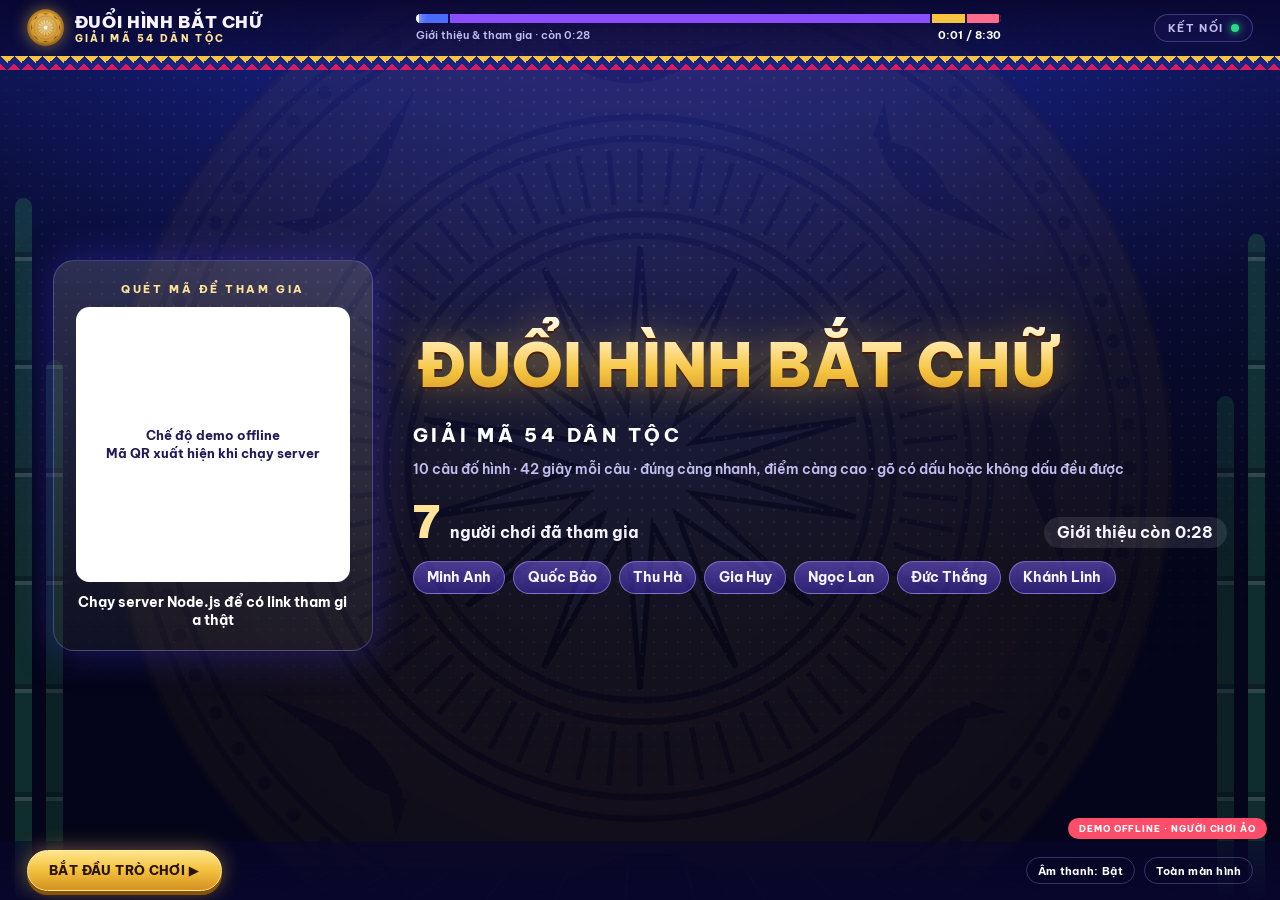
==== commit 2b3df88c: "fix game" ====
--- a/host.html
+++ b/host.html
@@ -74,7 +74,7 @@
         <div class="fastest"><span>NHANH NHẤT</span><b id="fastest">—</b></div>
       </aside>
       <div class="q-center">
-        <div class="q-label" id="qLabel">CÂU 1 / 5</div>
+        <div class="q-label" id="qLabel">CÂU 1 / 10</div>
         <div class="frame" id="frame"><img id="qImg" alt=""></div>
         <div class="pattern" id="pattern"></div>
         <div class="explain" id="explain"></div>
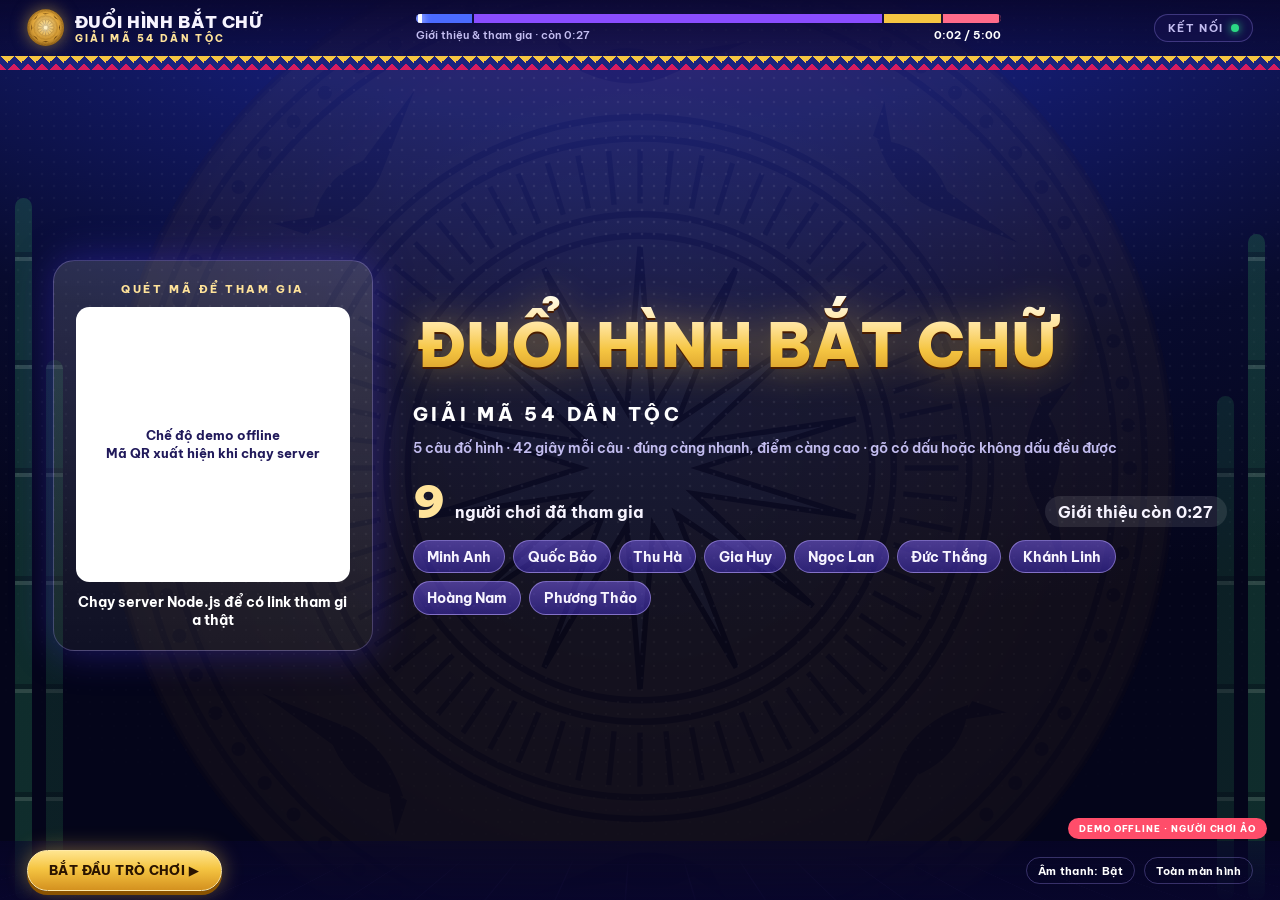
==== commit f90f2efb: "update game" ====
--- a/host.html
+++ b/host.html
@@ -37,7 +37,7 @@
         <input id="pin" class="field" type="password" autocomplete="off" placeholder="Nhập PIN MC">
         <button class="btn primary xl" id="btnCreate">VÀO MÀN MC</button>
       </div>
-      <p class="hint">Space / → : thao tác chính · H: ẩn bảng điều khiển · F: toàn màn hình · M: âm thanh</p>
+      <p class="hint">Space / → : thao tác chính · G: gợi ý chữ cái đầu · H: ẩn bảng điều khiển · F: toàn màn hình · M: âm thanh</p>
     </div>
   </section>
 
@@ -51,7 +51,7 @@
       <div class="lobby-right">
         <h2 class="lobby-title gold-text">ĐUỔI HÌNH BẮT CHỮ</h2>
         <div class="lobby-sub">GIẢI MÃ 54 DÂN TỘC</div>
-        <div class="lobby-rules">10 câu đố hình · 42 giây mỗi câu · đúng càng nhanh, điểm càng cao · gõ có dấu hoặc không dấu đều được</div>
+        <div class="lobby-rules">5 câu đố hình · 42 giây mỗi câu · đúng càng nhanh, điểm càng cao · gõ có dấu hoặc không dấu đều được</div>
         <div class="lobby-count"><b id="playerCount">0</b><span>người chơi đã tham gia</span><span class="intro-left" id="introLeft"></span></div>
         <div class="chips" id="chips"></div>
       </div>
@@ -74,7 +74,7 @@
         <div class="fastest"><span>NHANH NHẤT</span><b id="fastest">—</b></div>
       </aside>
       <div class="q-center">
-        <div class="q-label" id="qLabel">CÂU 1 / 10</div>
+        <div class="q-label" id="qLabel">CÂU 1 / 5</div>
         <div class="frame" id="frame"><img id="qImg" alt=""></div>
         <div class="pattern" id="pattern"></div>
         <div class="explain" id="explain"></div>
--- a/css/style.css
+++ b/css/style.css
@@ -144,6 +144,7 @@
 .pattern{display:flex;gap:1.6rem;flex-wrap:wrap;justify-content:center}
 .pattern .w{display:flex;gap:.4rem}
 .pattern .l{width:3.6rem;height:4.2rem;border-radius:.6rem;display:grid;place-items:center;font-size:2.4rem;font-weight:900;background:linear-gradient(180deg,#2a2a9a,#151563);border:2px solid rgba(160,170,255,.6);box-shadow:inset 0 -.3rem 0 rgba(0,0,0,.35);transform-style:preserve-3d}
+.pattern .l.given{color:#ffe08a;border-color:#f5c542;animation:flip .6s both}
 .pattern .l.on{background:linear-gradient(180deg,#fff3c0,#f5c542);color:#2a1400;border-color:#fff;animation:flip .6s both}
 @keyframes flip{from{transform:perspective(400px) rotateX(90deg)}to{transform:none}}
 .explain{font-size:1.25rem;line-height:1.5;text-align:center;max-width:44rem;color:#fff;font-weight:600;text-wrap:pretty;min-height:0}
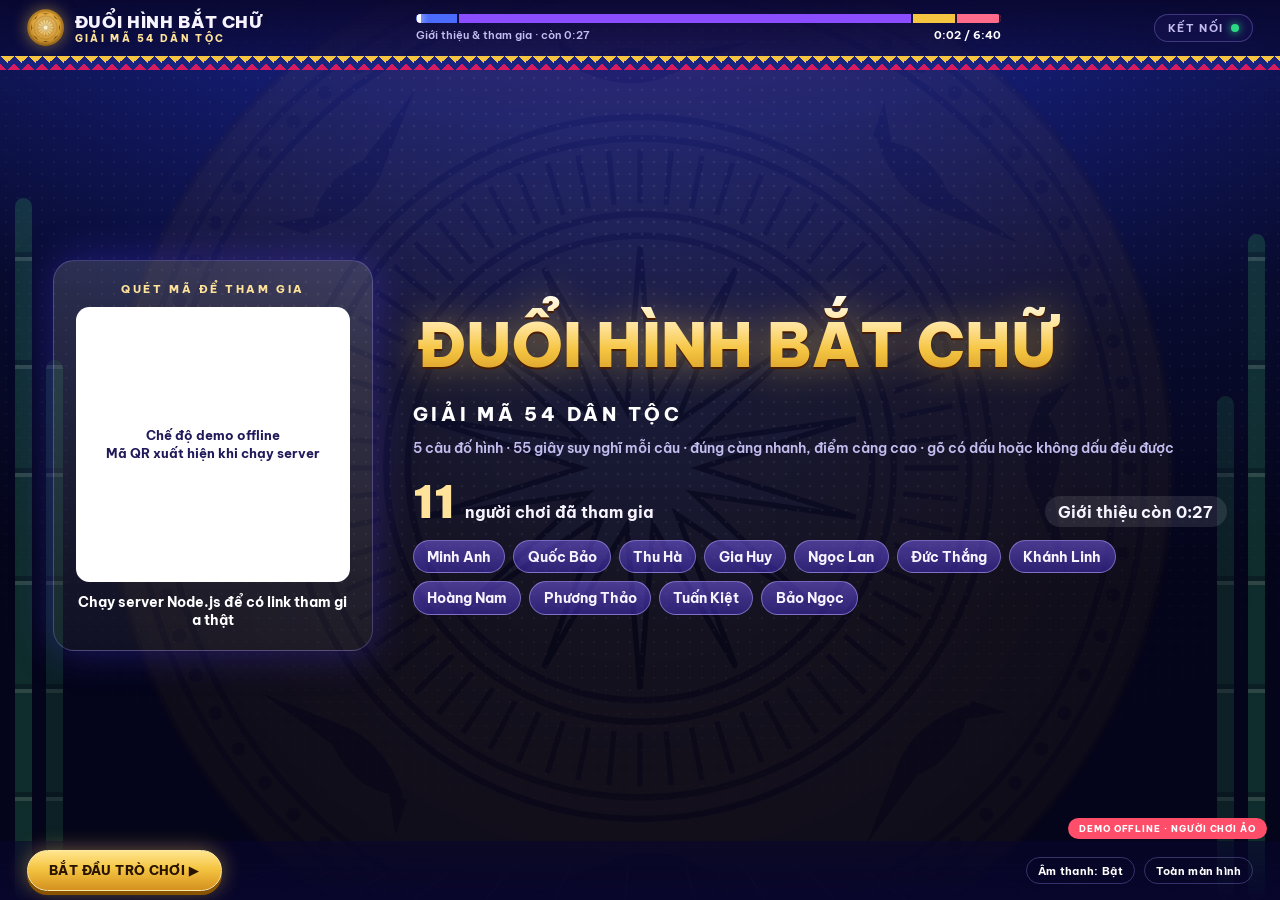
==== commit 38095993: "fix" ====
--- a/host.html
+++ b/host.html
@@ -21,7 +21,7 @@
   </div>
   <div class="timeline" id="timeline">
     <div class="tl-track" id="tlTrack"><span class="tl-head" id="tlHead"></span></div>
-    <div class="tl-meta"><span id="tlSeg">Kịch bản 5 phút</span><b id="showClock">0:00 / 5:00</b></div>
+    <div class="tl-meta"><span id="tlSeg">Kịch bản 6 phút 40</span><b id="showClock">0:00 / 6:40</b></div>
   </div>
   <div class="room-chip">KẾT NỐI<i class="conn" id="conn"></i></div>
 </header>
@@ -51,7 +51,7 @@
       <div class="lobby-right">
         <h2 class="lobby-title gold-text">ĐUỔI HÌNH BẮT CHỮ</h2>
         <div class="lobby-sub">GIẢI MÃ 54 DÂN TỘC</div>
-        <div class="lobby-rules">5 câu đố hình · 42 giây mỗi câu · đúng càng nhanh, điểm càng cao · gõ có dấu hoặc không dấu đều được</div>
+        <div class="lobby-rules">5 câu đố hình · 55 giây suy nghĩ mỗi câu · đúng càng nhanh, điểm càng cao · gõ có dấu hoặc không dấu đều được</div>
         <div class="lobby-count"><b id="playerCount">0</b><span>người chơi đã tham gia</span><span class="intro-left" id="introLeft"></span></div>
         <div class="chips" id="chips"></div>
       </div>
@@ -67,7 +67,7 @@
       <aside class="q-left">
         <div class="ring" id="ringWrap">
           <svg viewBox="0 0 120 120"><circle class="ring-bg" cx="60" cy="60" r="54"></circle><circle class="ring-fg" id="ring" cx="60" cy="60" r="54"></circle></svg>
-          <div class="ring-num" id="ringNum">35</div><div class="ring-cap">GIÂY</div>
+          <div class="ring-num" id="ringNum">55</div><div class="ring-cap">GIÂY</div>
         </div>
         <div class="stat"><span>Đã trả lời</span><b id="answered">0/0</b></div>
         <div class="stat ok"><span>Đoán đúng</span><b id="correctCount">0</b></div>
